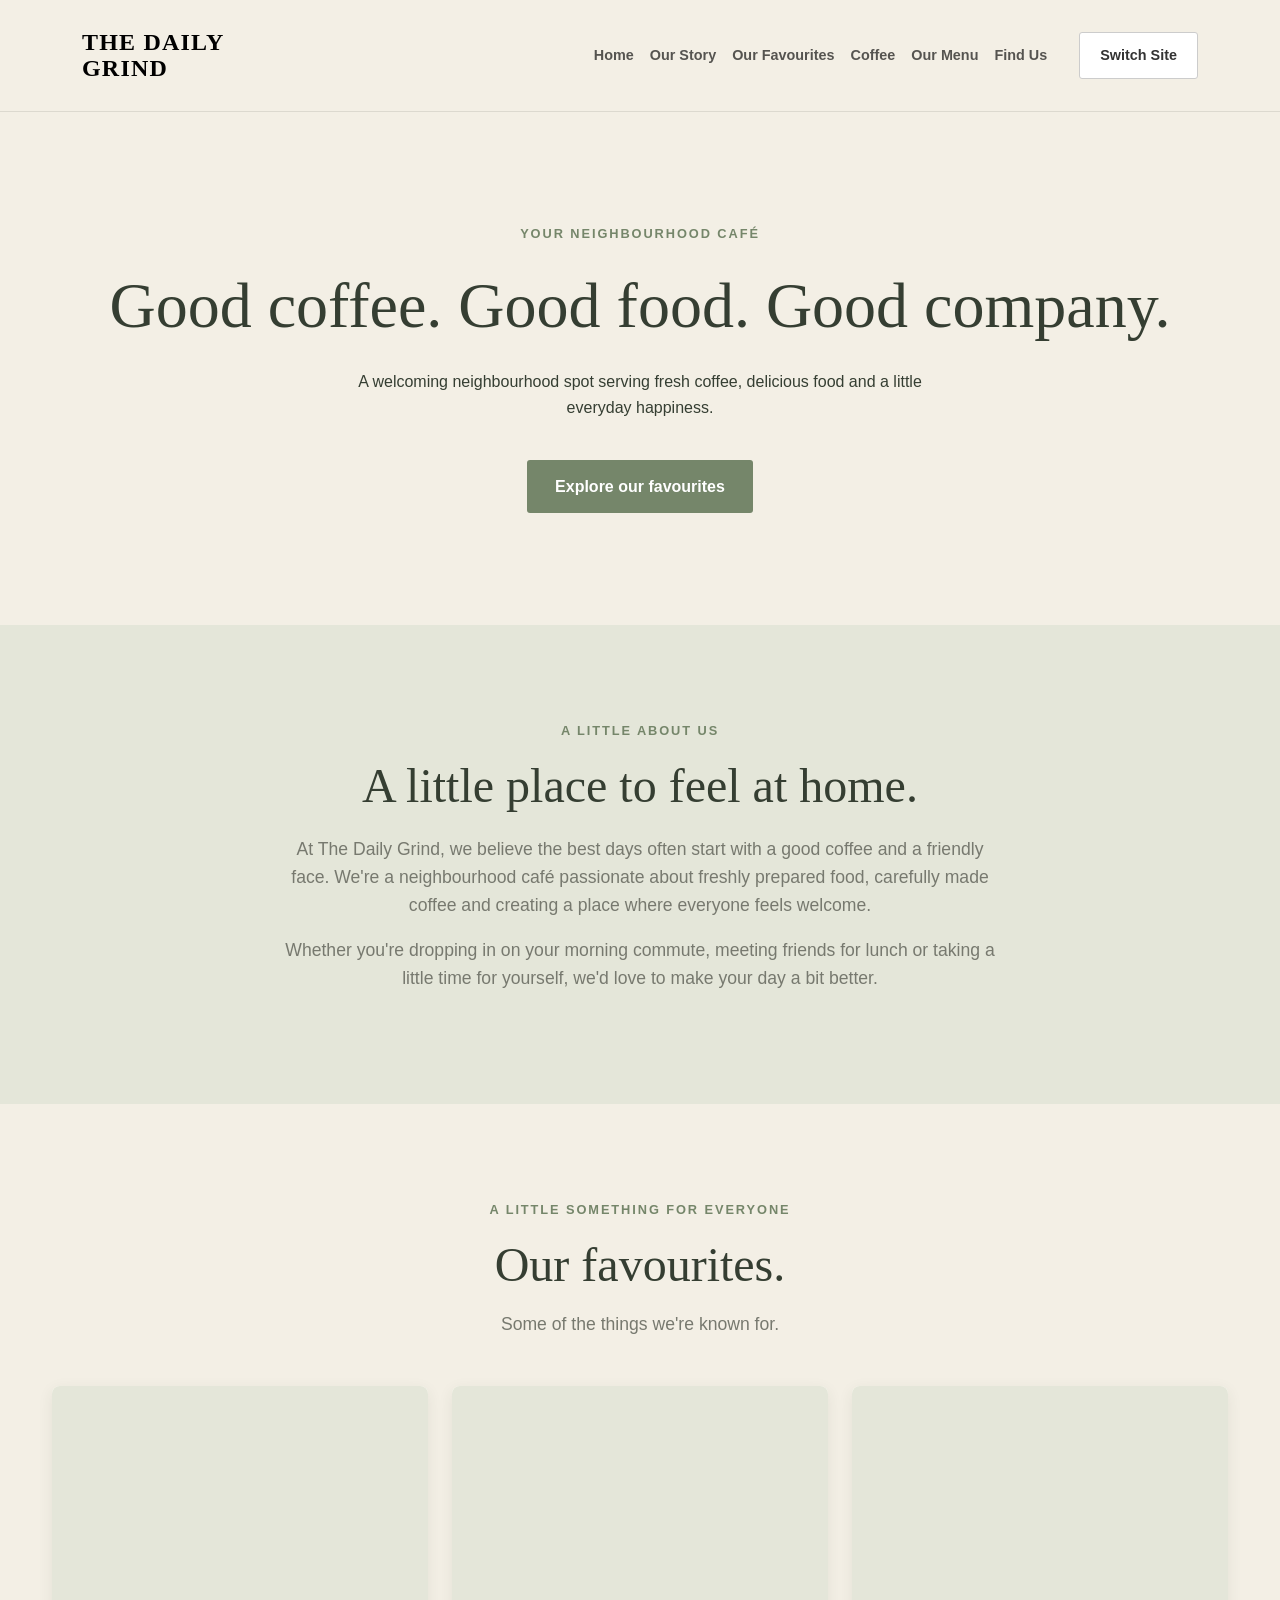
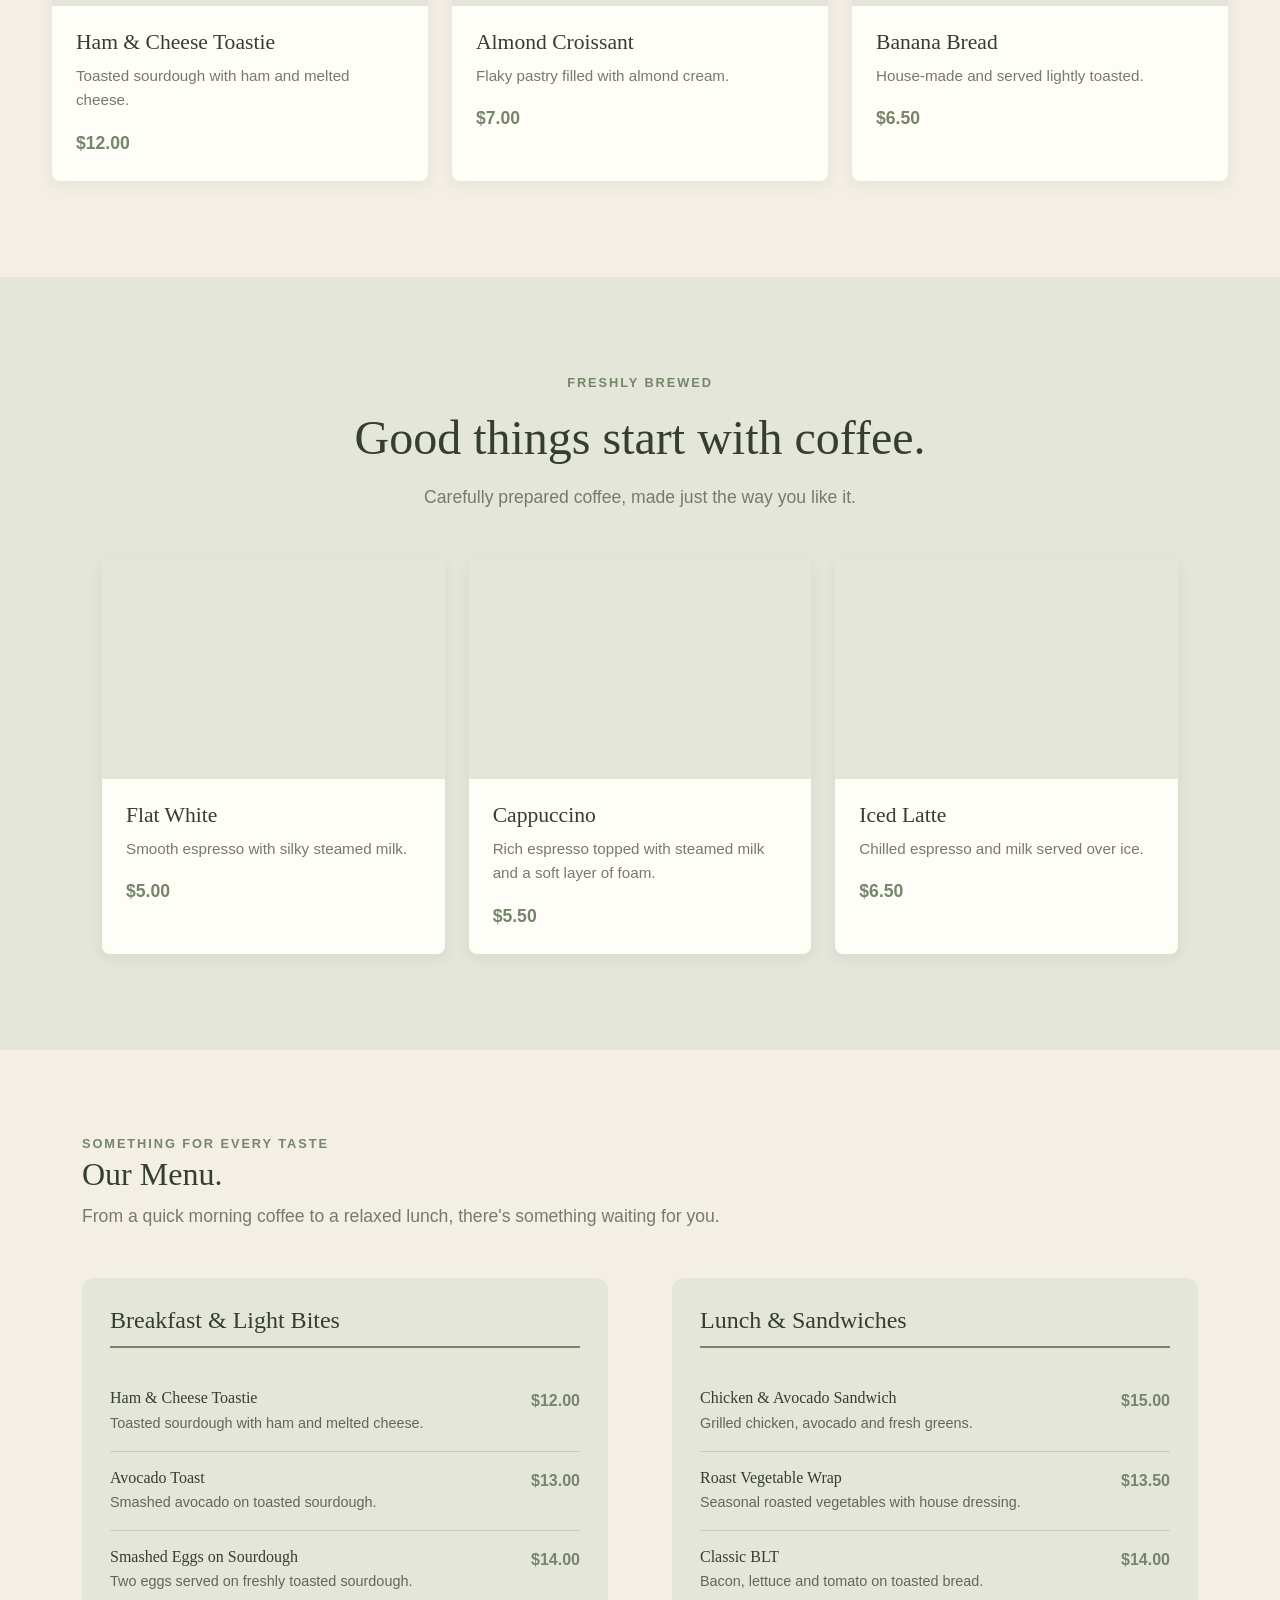
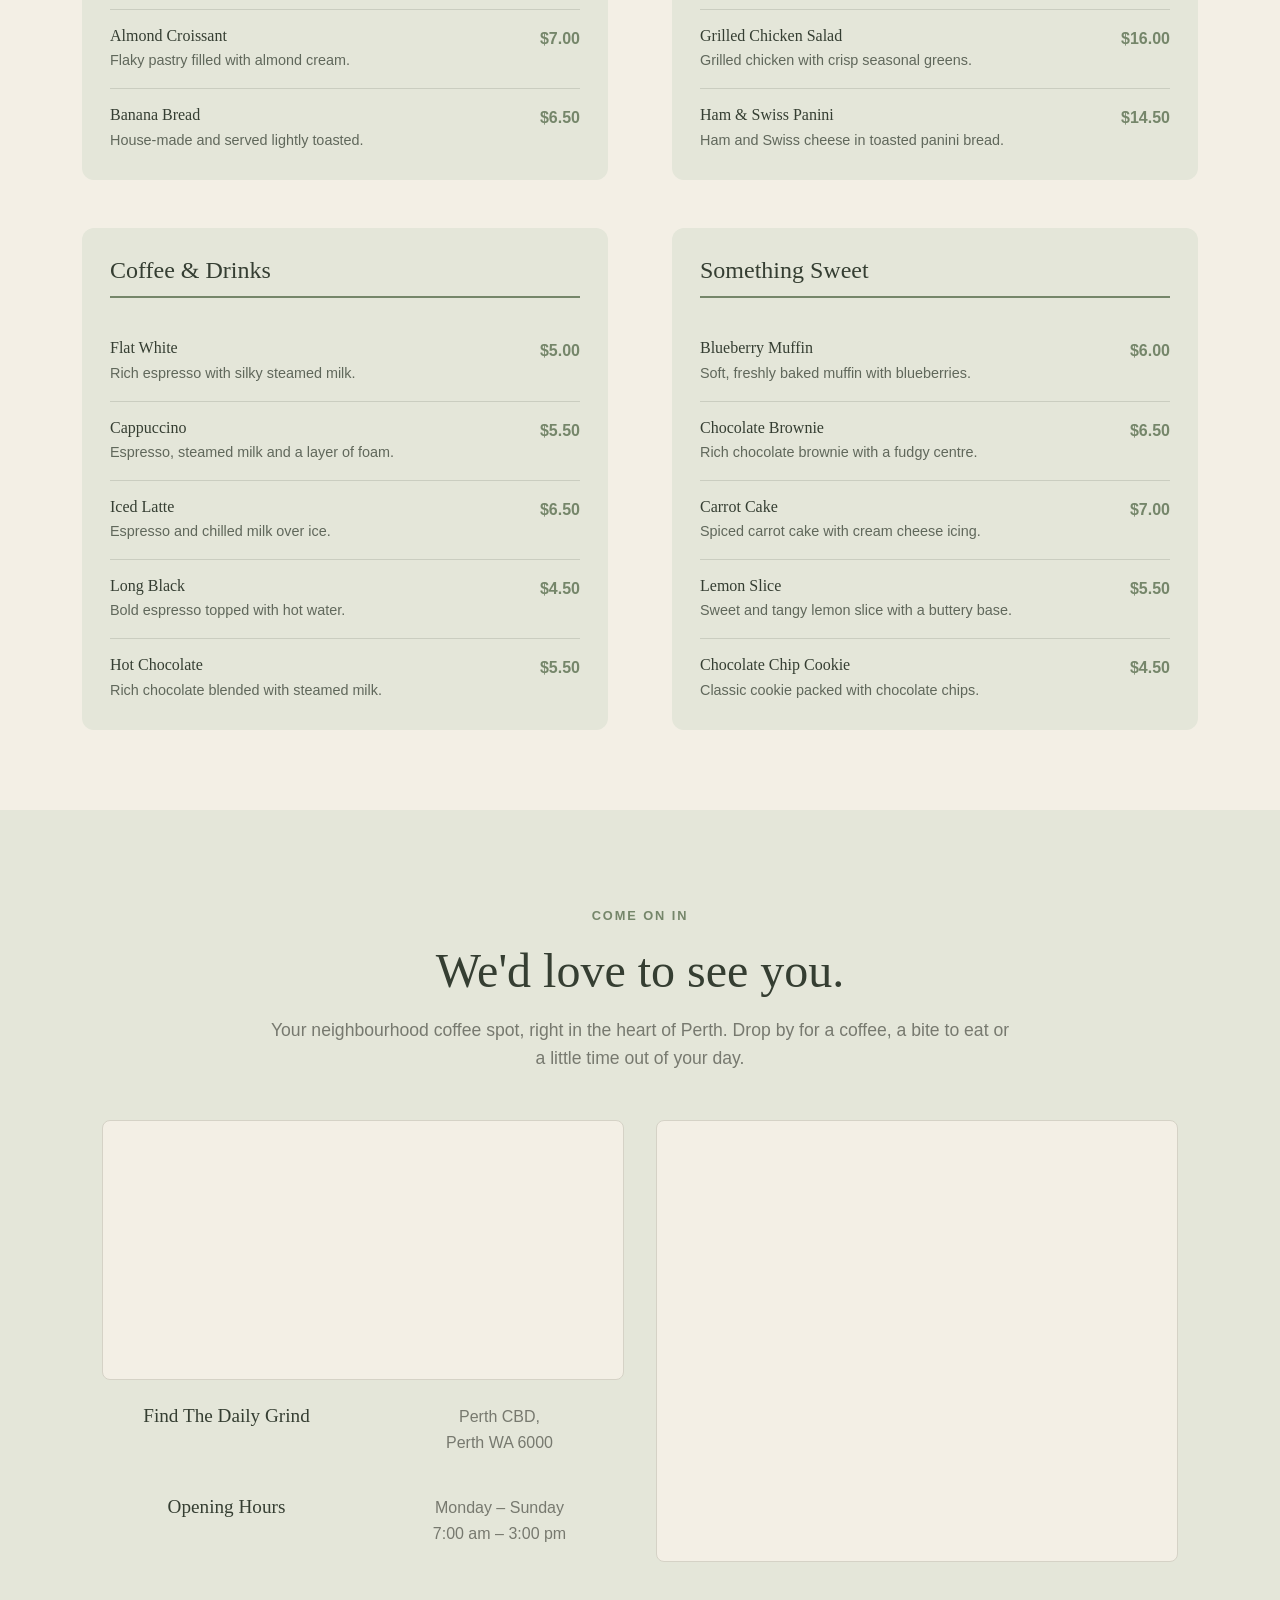
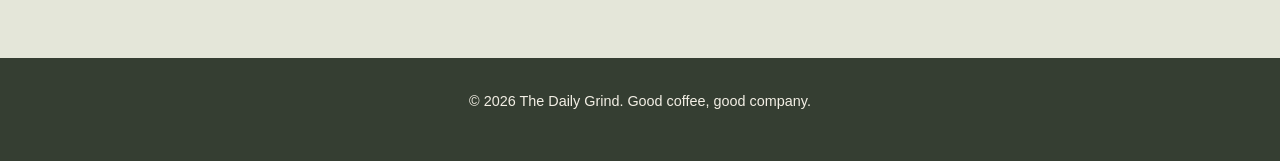
==== cafe/index.html @ fb089ce4 "Initial commit" ====
<!DOCTYPE html>
<html lang="en">

<head>
    <meta charset="UTF-8">
    <meta name="viewport" content="width=device-width, initial-scale=1.0">
    <meta name="description"
        content="The Daily Grind - your neighbourhood café for good coffee, fresh food and good company.">

    <title>The Daily Grind | Neighbourhood Café</title>

    <!-- Shared Styles -->
    <link href="https://cdn.jsdelivr.net/npm/bootstrap@5.3.8/dist/css/bootstrap.min.css" rel="stylesheet">
    <link rel="stylesheet" href="../css/global.css">
    <link rel="stylesheet" href="../css/switcher.css">

    <!-- Café Styles -->
    <link rel="stylesheet" href="../css/cafe.css">
</head>

<body>

    <!-- ========== Header ========== -->

    <header class="site-header">

        <nav class="navbar navbar-expand-lg">

            <div class="container">

                <!-- Logo -->
                <a href="#home" class="site-logo navbar-brand">
                    <span>THE DAILY</span>
                    <span>GRIND</span>
                </a>

                <!-- Mobile Menu Button -->
                <button class="navbar-toggler" type="button" data-bs-toggle="collapse" data-bs-target="#main-navigation"
                    aria-controls="main-navigation" aria-expanded="false" aria-label="Toggle navigation">
                    <span class="navbar-toggler-icon"></span>
                </button>

                <!-- Navigation -->
                <div class="collapse navbar-collapse" id="main-navigation">

                    <ul class="navbar-nav ms-auto align-items-lg-center">

                        <li class="nav-item">
                            <a class="nav-link" href="#home">Home</a>
                        </li>

                        <li class="nav-item">
                            <a class="nav-link" href="#story">Our Story</a>
                        </li>

                        <li class="nav-item">
                            <a class="nav-link" href="#favourites">Our Favourites</a>
                        </li>

                        <li class="nav-item">
                            <a class="nav-link" href="#coffee">Coffee</a>
                        </li>

                        <li class="nav-item">
                            <a class="nav-link" href="#menu">Our Menu</a>
                        </li>

                        <li class="nav-item">
                            <a class="nav-link" href="#find-us">Find Us</a>
                        </li>

                    </ul>

                </div>

                <!-- Site Switcher Button -->
                <button class="switcher-button" popovertarget="site-switcher-panel">
                    Switch Site
                </button>

                <!-- Site Switcher Popover -->
                <nav id="site-switcher-panel" class="switcher-panel" popover aria-label="Explore other websites">

                    <p>Switch between experiences</p>

                    <a href="../cafe/index.html" aria-current="page">
                        ☕ The Daily Grind
                    </a>

                    <a href="../music/index.html">
                        💿 The Record Room
                    </a>

                    <a href="../gaming/index.html">
                        🎮 Pixel Palace
                    </a>

                </nav>

            </div>

        </nav>

    </header>

    <main>

        <!-- ========== Hero ========== -->

        <section class="hero" id="home">

            <div class="container">

                <p class="eyebrow">Your neighbourhood café</p>

                <h1>
                    Good coffee. Good food. Good company.
                </h1>

                <p>
                    A welcoming neighbourhood spot serving fresh
                    coffee, delicious food and a little everyday
                    happiness.
                </p>

                <a href="#favourites" class="button">
                    Explore our favourites
                </a>

            </div>

        </section>




        <!-- ========== Our Story ========== -->

        <section class="introduction" id="story">

            <div class="container">

                <div class="introduction-content">

                    <p class="eyebrow">A little about us</p>

                    <h2>A little place to feel at home.</h2>

                    <p>
                        At The Daily Grind, we believe the best days often
                        start with a good coffee and a friendly face.
                        We're a neighbourhood café passionate about freshly
                        prepared food, carefully made coffee and creating
                        a place where everyone feels welcome.
                    </p>

                    <p>
                        Whether you're dropping in on your morning commute,
                        meeting friends for lunch or taking a little time
                        for yourself, we'd love to make your day a bit better.
                    </p>

                </div>

            </div>

        </section>


        <!-- ========== Favourites ========== -->

        <section class="favourites-section" id="favourites">

            <div class="container">

                <p class="eyebrow">A little something for everyone</p>

                <h2>Our favourites.</h2>

                <p class="section-intro">
                    Some of the things we're known for.
                </p>


                <!--
                    The featured-grid is a CSS Grid layout.

                    Its parent .container is the named container
                    called "favourites".

                    This allows the grid to respond to the width
                    of its own section rather than the viewport.
                -->
                <div class="featured-grid">

                    <article class="featured-card">

                        <div class="featured-image">
                            <!-- Food image will go here -->
                        </div>

                        <div class="featured-details">

                            <h3>Ham &amp; Cheese Toastie</h3>

                            <p>
                                Toasted sourdough with ham and
                                melted cheese.
                            </p>

                            <span class="featured-price">$12.00</span>

                        </div>

                    </article>


                    <article class="featured-card">

                        <div class="featured-image">
                            <!-- Food image will go here -->
                        </div>

                        <div class="featured-details">

                            <h3>Almond Croissant</h3>

                            <p>
                                Flaky pastry filled with almond cream.
                            </p>

                            <span class="featured-price">$7.00</span>

                        </div>

                    </article>


                    <article class="featured-card">

                        <div class="featured-image">
                            <!-- Food image will go here -->
                        </div>

                        <div class="featured-details">

                            <h3>Banana Bread</h3>

                            <p>
                                House-made and served lightly toasted.
                            </p>

                            <span class="featured-price">$6.50</span>

                        </div>

                    </article>

                </div>

            </div>

        </section>


        <!-- ========== Coffee ========== -->

        <section class="coffee-section" id="coffee">

            <div class="container">

                <p class="eyebrow">Freshly brewed</p>

                <h2>Good things start with coffee.</h2>

                <p class="section-intro">
                    Carefully prepared coffee, made just the way
                    you like it.
                </p>


                <!--
                    The coffee-grid has its own named container.

                    It uses the same container-query approach as
                    the favourites section, but has a separate
                    container name.
                -->
                <div class="coffee-grid">

                    <article class="coffee-card">

                        <div class="coffee-image">
                            <!-- Coffee image will go here -->
                        </div>

                        <div class="coffee-details">

                            <h3>Flat White</h3>

                            <p>
                                Smooth espresso with silky steamed milk.
                            </p>

                            <span class="coffee-price">$5.00</span>

                        </div>

                    </article>


                    <article class="coffee-card">

                        <div class="coffee-image">
                            <!-- Coffee image will go here -->
                        </div>

                        <div class="coffee-details">

                            <h3>Cappuccino</h3>

                            <p>
                                Rich espresso topped with steamed milk
                                and a soft layer of foam.
                            </p>

                            <span class="coffee-price">$5.50</span>

                        </div>

                    </article>


                    <article class="coffee-card">

                        <div class="coffee-image">
                            <!-- Coffee image will go here -->
                        </div>

                        <div class="coffee-details">

                            <h3>Iced Latte</h3>

                            <p>
                                Chilled espresso and milk served over ice.
                            </p>

                            <span class="coffee-price">$6.50</span>

                        </div>

                    </article>

                </div>

            </div>

        </section>


        <!-- ========== Full Menu ========== -->

        <section class="menu-section" id="menu">

            <div class="container">

                <div class="section-heading">

                    <span class="eyebrow">Something for every taste</span>

                    <h2>Our Menu.</h2>

                    <p class="section-intro">
                        From a quick morning coffee to a relaxed lunch,
                        there's something waiting for you.
                    </p>

                </div>

                <div class="menu-grid">

                    <!-- Breakfast & Light Bites -->
                    <div class="menu-category">

                        <h3>Breakfast &amp; Light Bites</h3>

                        <ul class="menu-list">
                            <li class="menu-item">
                                <div class="menu-item-details">
                                    <h4>Ham &amp; Cheese Toastie</h4>
                                    <p>Toasted sourdough with ham and melted cheese.</p>
                                </div>
                                <span class="menu-price">$12.00</span>
                            </li>

                            <li class="menu-item">
                                <div class="menu-item-details">
                                    <h4>Avocado Toast</h4>
                                    <p>Smashed avocado on toasted sourdough.</p>
                                </div>
                                <span class="menu-price">$13.00</span>
                            </li>

                            <li class="menu-item">
                                <div class="menu-item-details">
                                    <h4>Smashed Eggs on Sourdough</h4>
                                    <p>Two eggs served on freshly toasted sourdough.</p>
                                </div>
                                <span class="menu-price">$14.00</span>
                            </li>

                            <li class="menu-item">
                                <div class="menu-item-details">
                                    <h4>Almond Croissant</h4>
                                    <p>Flaky pastry filled with almond cream.</p>
                                </div>
                                <span class="menu-price">$7.00</span>
                            </li>

                            <li class="menu-item">
                                <div class="menu-item-details">
                                    <h4>Banana Bread</h4>
                                    <p>House-made and served lightly toasted.</p>
                                </div>
                                <span class="menu-price">$6.50</span>
                            </li>
                        </ul>

                    </div>

                    <!-- Lunch & Sandwiches -->
                    <div class="menu-category">

                        <h3>Lunch &amp; Sandwiches</h3>

                        <ul class="menu-list">
                            <li class="menu-item">
                                <div class="menu-item-details">
                                    <h4>Chicken &amp; Avocado Sandwich</h4>
                                    <p>Grilled chicken, avocado and fresh greens.</p>
                                </div>
                                <span class="menu-price">$15.00</span>
                            </li>

                            <li class="menu-item">
                                <div class="menu-item-details">
                                    <h4>Roast Vegetable Wrap</h4>
                                    <p>Seasonal roasted vegetables with house dressing.</p>
                                </div>
                                <span class="menu-price">$13.50</span>
                            </li>

                            <li class="menu-item">
                                <div class="menu-item-details">
                                    <h4>Classic BLT</h4>
                                    <p>Bacon, lettuce and tomato on toasted bread.</p>
                                </div>
                                <span class="menu-price">$14.00</span>
                            </li>

                            <li class="menu-item">
                                <div class="menu-item-details">
                                    <h4>Grilled Chicken Salad</h4>
                                    <p>Grilled chicken with crisp seasonal greens.</p>
                                </div>
                                <span class="menu-price">$16.00</span>
                            </li>

                            <li class="menu-item">
                                <div class="menu-item-details">
                                    <h4>Ham &amp; Swiss Panini</h4>
                                    <p>Ham and Swiss cheese in toasted panini bread.</p>
                                </div>
                                <span class="menu-price">$14.50</span>
                            </li>
                        </ul>

                    </div>

                    <!-- Coffee & Drinks -->
                    <div class="menu-category">

                        <h3>Coffee &amp; Drinks</h3>

                        <ul class="menu-list">
                            <li class="menu-item">
                                <div class="menu-item-details">
                                    <h4>Flat White</h4>
                                    <p>Rich espresso with silky steamed milk.</p>
                                </div>
                                <span class="menu-price">$5.00</span>
                            </li>

                            <li class="menu-item">
                                <div class="menu-item-details">
                                    <h4>Cappuccino</h4>
                                    <p>Espresso, steamed milk and a layer of foam.</p>
                                </div>
                                <span class="menu-price">$5.50</span>
                            </li>

                            <li class="menu-item">
                                <div class="menu-item-details">
                                    <h4>Iced Latte</h4>
                                    <p>Espresso and chilled milk over ice.</p>
                                </div>
                                <span class="menu-price">$6.50</span>
                            </li>

                            <li class="menu-item">
                                <div class="menu-item-details">
                                    <h4>Long Black</h4>
                                    <p>Bold espresso topped with hot water.</p>
                                </div>
                                <span class="menu-price">$4.50</span>
                            </li>

                            <li class="menu-item">
                                <div class="menu-item-details">
                                    <h4>Hot Chocolate</h4>
                                    <p>Rich chocolate blended with steamed milk.</p>
                                </div>
                                <span class="menu-price">$5.50</span>
                            </li>
                        </ul>

                    </div>

                    <!-- Something Sweet -->
                    <div class="menu-category">

                        <h3>Something Sweet</h3>

                        <ul class="menu-list">
                            <li class="menu-item">
                                <div class="menu-item-details">
                                    <h4>Blueberry Muffin</h4>
                                    <p>Soft, freshly baked muffin with blueberries.</p>
                                </div>
                                <span class="menu-price">$6.00</span>
                            </li>

                            <li class="menu-item">
                                <div class="menu-item-details">
                                    <h4>Chocolate Brownie</h4>
                                    <p>Rich chocolate brownie with a fudgy centre.</p>
                                </div>
                                <span class="menu-price">$6.50</span>
                            </li>

                            <li class="menu-item">
                                <div class="menu-item-details">
                                    <h4>Carrot Cake</h4>
                                    <p>Spiced carrot cake with cream cheese icing.</p>
                                </div>
                                <span class="menu-price">$7.00</span>
                            </li>

                            <li class="menu-item">
                                <div class="menu-item-details">
                                    <h4>Lemon Slice</h4>
                                    <p>Sweet and tangy lemon slice with a buttery base.</p>
                                </div>
                                <span class="menu-price">$5.50</span>
                            </li>

                            <li class="menu-item">
                                <div class="menu-item-details">
                                    <h4>Chocolate Chip Cookie</h4>
                                    <p>Classic cookie packed with chocolate chips.</p>
                                </div>
                                <span class="menu-price">$4.50</span>
                            </li>
                        </ul>

                    </div>

                </div>

            </div>

        </section>



        <!-- ========== Find Us ========== -->

        <section class="find-us-section" id="find-us">

            <div class="container">

                <div class="section-heading">
                    <p class="eyebrow">Come on in</p>
                    <h2>We'd love to see you.</h2>
                    <p class="section-intro">
                        Your neighbourhood coffee spot, right in the
                        heart of Perth. Drop by for a coffee, a bite
                        to eat or a little time out of your day.
                    </p>
                </div>

                <div class="find-us-content">

                    <!-- Café Exterior -->
                    <div class="find-us-details">

                        <div class="find-us-image">
                            <!-- Café exterior photograph will go here -->
                        </div>

                        <div class="find-us-information">

                            <h3>Find The Daily Grind</h3>

                            <p>
                                Perth CBD,<br>
                                Perth WA 6000
                            </p>

                            <h3>Opening Hours</h3>

                            <p>
                                Monday – Sunday<br>
                                7:00 am – 3:00 pm
                            </p>

                        </div>

                    </div>

                    <!-- Google Map -->
                    <div class="find-us-map">

                        <iframe src="https://www.google.com/maps?q=Perth+CBD,+Perth+WA+6000&output=embed"
                            title="Map showing Perth CBD" loading="lazy" referrerpolicy="no-referrer-when-downgrade"
                            allowfullscreen>
                        </iframe>

                    </div>

                </div>

            </div>

        </section>

    </main>


    <!-- ========== Footer ========== -->

    <footer class="site-footer">

        <div class="container">

            <p>
                &copy; 2026 The Daily Grind.
                Good coffee, good company.
            </p>

        </div>

    </footer>

    <script src="https://cdn.jsdelivr.net/npm/bootstrap@5.3.8/dist/js/bootstrap.bundle.min.js"></script>

</body>

</html>
---- css/global.css ----
/* =========================
   Global Variables
========================= */

:root {
    --project-font: Arial, Helvetica, sans-serif;
}


/* =========================
   Base Styles
========================= */

html {
    scroll-behavior: smooth;
}

img {
    display: block;
    max-width: 100%;
}


/* =========================
   Project Landing Page
========================= */

.project-home {
    width: min(1100px, calc(100% - 3rem));
    margin: 5rem auto;
}

.project-home header {
    max-width: 650px;
    margin-bottom: 3rem;
}

.project-home h1 {
    font-size: clamp(2.5rem, 6vw, 5rem);
    line-height: 1.05;
    margin-block: 1rem;
}

.eyebrow {
    text-transform: uppercase;
    letter-spacing: 0.15em;
    font-size: 0.8rem;
    font-weight: 700;
}

.project-links {
    display: grid;
    grid-template-columns: repeat(
        auto-fit,
        minmax(min(100%, 250px), 1fr)
    );
    gap: 1.5rem;
}

.project-links article {
    padding: 2rem;
    border: 1px solid #ccc;
    border-radius: 0.75rem;
}

.project-links article h2 {
    margin-bottom: 0.75rem;
}

.project-links article a {
    display: inline-block;
    margin-top: 1.5rem;
    font-weight: 700;
}


/* =========================
   Accessibility
========================= */

@media (prefers-reduced-motion: reduce) {
    *,
    *::before,
    *::after {
        scroll-behavior: auto !important;
        animation-duration: 0.01ms !important;
        animation-iteration-count: 1 !important;
        transition-duration: 0.01ms !important;
    }
}
---- css/switcher.css ----
/* =========================
   Site Switcher Button
========================= */
.switcher-button {
    padding: 0.7rem 1.25rem;
    border: 1px solid #ccc;
    border-radius: 3px;
    background-color: #fff;
    color: #333;
    font: inherit;
    font-size: 0.9rem;
    font-weight: 600;
    cursor: pointer;
    transition: background-color 0.2s ease, border-color 0.2s ease;
}

.switcher-button:hover {
    background-color: #f2f2f2;
    border-color: #999;
}


/* =========================
   Site Switcher Popover
========================= */
.switcher-panel {
    position: fixed;
    top: 5.5rem;
    right: 1.5rem;
    left: auto;
    bottom: auto;
    margin: 0;
    width: min(300px, calc(100vw - 2rem));
    padding: 1rem;
    border: 1px solid #ddd;
    border-radius: 0.75rem;
    background-color: #fff;
    color: #333;
    box-shadow: 0 10px 35px rgb(0 0 0 / 15%);
}

.switcher-panel p {
    margin-bottom: 0.75rem;
    font-size: 0.85rem;
    font-weight: 700;
}

.switcher-panel a {
    display: block;
    padding: 0.75rem;
    border-radius: 0.4rem;
}

.switcher-panel a:hover,
.switcher-panel a:focus-visible {
    background-color: #f2f2f2;
}

.switcher-panel a[aria-current="page"] {
    background-color: #e9e9e9;
    font-weight: 700;
}
---- css/cafe.css ----
/* =========================
   Cafe Variables
========================= */

:root {
    --cafe-background: #f3efe5;
    --cafe-surface: #e4e6d9;
    --cafe-accent: #75866a;
    --cafe-highlight: #c47b55;
    --cafe-text: #353e32;
    --cafe-muted: #77796f;

    --cafe-heading-font: Georgia, serif;
    --cafe-body-font: Arial, Helvetica, sans-serif;
}


/* =========================
   Base Styles
========================= */

body {
    background-color: var(--cafe-background);
    color: var(--cafe-text);
    font-family: var(--cafe-body-font);
    line-height: 1.6;
}

h1,
h2,
h3,
h4,
h5,
h6 {
    font-family: var(--cafe-heading-font);
    line-height: 1.2;
}

a {
    color: inherit;
    text-decoration: none;
}


/* =========================
   Header
========================= */

.site-header {
    background-color: var(--cafe-background);
    border-bottom: 1px solid rgb(53 62 50 / 12%);
}

.site-header .navbar {
    padding: 1.5rem 0;
}

.site-header .navbar .container {
    gap: 1.5rem;
}



/* =========================
   Logo
========================= */

.site-logo {
    display: flex;
    flex-direction: column;
    font-family: var(--cafe-heading-font);
    font-size: 1.5rem;
    font-weight: bold;
    letter-spacing: 0.05em;
    line-height: 1.1;
    text-decoration: none;
}


/* =========================
   Main Navigation
========================= */

.site-header .navbar-nav .nav-link {
    font-size: 0.9rem;
    font-weight: 600;
    transition: color 0.2s ease;
}

.site-header .navbar-nav .nav-link:hover {
    color: var(--cafe-accent);
}




/* =========================
   Hero
========================= */

.hero {
    padding: 7rem 0;
    text-align: center;
}

.hero .container {
    width: min(100% - 3rem, 1100px);
    max-width: 1100px;
}

.hero h1 {
    font-size: clamp(2.5rem, 5vw, 4.5rem);
    margin: 1rem 0 1.5rem;
}

.hero p {
    max-width: 600px;
    margin: 0 auto 1.5rem;
}

.hero .eyebrow {
    color: var(--cafe-accent);
    text-transform: uppercase;
    letter-spacing: 0.15em;
    font-size: 0.8rem;
    font-weight: 700;
}

.hero .button {
    display: inline-block;
    margin-top: 1rem;
    padding: 0.85rem 1.75rem;
    background-color: var(--cafe-accent);
    color: #fff;
    border-radius: 3px;
    font-weight: 600;
    transition: background-color 0.2s ease;
}

.hero .button:hover {
    background-color: var(--cafe-highlight);
}


/* =========================
   Modern CSS: contrast-color()
========================= */

@supports (color: contrast-color(#000)) {
    .hero .button {
        color: contrast-color(var(--cafe-accent));
    }
}


/* =========================
   Introduction
========================= */

.introduction {
    padding: 6rem 0;
    background-color: var(--cafe-surface);
    text-align: center;
}

.introduction .container {
    width: min(100% - 3rem, 750px);
    max-width: 750px;
}

.introduction h2 {
    font-size: clamp(2rem, 4vw, 3rem);
    margin-bottom: 1.25rem;
}

.introduction-content > p:not(.eyebrow) {
    font-size: 1.1rem;
    color: var(--cafe-muted);
}


/* =========================
   Favourites Section
========================= */

.favourites-section {
    padding: 6rem 0;
    text-align: center;
}

.favourites-section .container {
    width: min(100% - 3rem, 1200px);
    max-width: 1200px;
}

.favourites-section h2,
.coffee-section h2 {
    font-size: clamp(2rem, 4vw, 3rem);
    margin-bottom: 1rem;
}

.eyebrow {
    color: var(--cafe-accent);
    text-transform: uppercase;
    letter-spacing: 0.15em;
    font-size: 0.8rem;
    font-weight: 700;
}

.section-intro {
    color: var(--cafe-muted);
    font-size: 1.1rem;
}


/* =========================
   Modern CSS: Container Queries
========================= */

/*
   Container queries allow an element's descendants to respond
   to the size of their containing element, rather than the
   size of the browser viewport.

   This is useful for reusable components because a component
   can adapt to the space actually available to it.

   container-type: inline-size establishes a query container
   based on its available inline (usually horizontal) size.

   We apply it to the section containers, not the grids
   themselves. This allows the grids inside them to respond
   to the container's width.

   The container-name property gives each container a name,
   allowing us to target it specifically in @container rules.
*/

.favourites-section .container {
    container-type: inline-size;
    container-name: favourites;
}

.coffee-section .container {
    container-type: inline-size;
    container-name: coffee;
}


/* =========================
   Featured and Coffee Grids
========================= */

.featured-grid,
.coffee-grid {
    display: grid;
    grid-template-columns: repeat(3, 1fr);
    gap: 1.5rem;
    margin-top: 3rem;
}


/* =========================
   Modern CSS: Container Query Layouts
========================= */

/*
   These queries check the width of the named section containers.

   When the available width drops below 750px, the cards change
   from three columns to two.

   When it drops below 500px, the cards change to one column.

   Notice that we are changing the grid layout, not the viewport.
   This means the same component can adapt if it is placed inside
   a narrower layout elsewhere on the page.

   This replaces the previous media queries that used
   @media (max-width: 800px) and @media (max-width: 550px).
*/

@container favourites (max-width: 750px) {
    .featured-grid {
        grid-template-columns: repeat(2, 1fr);
    }
}

@container favourites (max-width: 500px) {
    .featured-grid {
        grid-template-columns: 1fr;
    }
}

@container coffee (max-width: 750px) {
    .coffee-grid {
        grid-template-columns: repeat(2, 1fr);
    }
}

@container coffee (max-width: 500px) {
    .coffee-grid {
        grid-template-columns: 1fr;
    }
}


/* =========================
   Featured and Coffee Cards
========================= */

.featured-card,
.coffee-card {
    background-color: #fffdf8;
    border-radius: 8px;
    overflow: hidden;
    box-shadow: 0 4px 15px rgb(53 62 50 / 8%);
    text-align: left;
}

.featured-image,
.coffee-image {
    height: 220px;
    background-color: var(--cafe-surface);
}

.featured-details,
.coffee-details {
    padding: 1.5rem;
}

.featured-details h3,
.coffee-details h3 {
    font-size: 1.35rem;
    margin-bottom: 0.5rem;
}

.featured-details p,
.coffee-details p {
    color: var(--cafe-muted);
    font-size: 0.95rem;
    margin-bottom: 1rem;
}

.featured-price,
.coffee-price {
    display: block;
    color: var(--cafe-accent);
    font-weight: 700;
    font-size: 1.1rem;
}


/* =========================
   Modern CSS: Scroll-driven Animations
========================= */

/*
   Scroll-driven animations allow an animation to be linked
   directly to the user's scrolling progress.

   Unlike a traditional animation that runs according to time,
   a scroll-driven animation progresses as an element moves
   through the visible scroll area.

   The view() function creates a view progress timeline for
   the element being animated.

   animation-range controls the portion of that timeline
   during which the animation takes place.

   Here, the cards fade in and move upwards as they enter
   the viewport.

   The animation is placed inside @supports so browsers that
   do not understand animation-timeline simply retain the
   normal, visible card styling above.

   This is progressive enhancement: the page remains usable
   without the animation.
*/

@keyframes reveal-card {
    from {
        opacity: 0;
        transform: translateY(30px);
    }

    to {
        opacity: 1;
        transform: translateY(0);
    }
}

@supports (animation-timeline: view()) {
    .featured-card,
    .coffee-card {
        animation: reveal-card linear both;
        animation-timeline: view();
        animation-range: entry 0% entry 40%;
    }
}

/* =========================
   Menu Button
========================= */

.menu-button {
    margin-top: 3rem;
    padding: 0.85rem 1.75rem;
    background-color: transparent;
    color: var(--cafe-accent);
    border: 1px solid var(--cafe-accent);
    border-radius: 3px;
    font-weight: 600;
    transition: background-color 0.2s ease, color 0.2s ease;
}

.menu-button:hover {
    background-color: var(--cafe-accent);
    color: #fff;
}


/* =========================
   Coffee Section
========================= */

.coffee-section {
    padding: 6rem 0;
    background-color: var(--cafe-surface);
    text-align: center;
}

.coffee-section .container {
    max-width: 1100px;
}


/* =========================
   Find Us Section
========================= */

.find-us-section {
    padding: 6rem 0;
    background-color: var(--cafe-surface);
    text-align: center;
}

.find-us-section .container {
    max-width: 1100px;
    margin-inline: auto;
}

.find-us-section .section-heading {
    max-width: 750px;
    margin: 0 auto;
}

.find-us-section h2 {
    font-size: clamp(2rem, 4vw, 3rem);
    margin-bottom: 1rem;
}


/* =========================
   Find Us Layout
========================= */

.find-us-content {
    display: grid;
    grid-template-columns: 1fr 1fr;
    gap: 2rem;
    margin-top: 3rem;
}


/* =========================
   Find Us Image
========================= */

.find-us-image {
    height: 260px;
    background-color: var(--cafe-background);
    border: 1px solid #d5d2c6;
    border-radius: 8px;
    overflow: hidden;
}


/* =========================
   Find Us Information
========================= */

.find-us-information {
    display: grid;
    grid-template-columns: 1fr 1fr;
    gap: 1.5rem;
    margin-top: 1.5rem;
}

.find-us-information h3 {
    margin-bottom: 0.5rem;
    font-size: 1.2rem;
}

.find-us-information p {
    color: var(--cafe-muted);
}


/* =========================
   Google Maps
========================= */

.find-us-map {
    min-height: 350px;
    background-color: var(--cafe-background);
    border: 1px solid #d5d2c6;
    border-radius: 8px;
    overflow: hidden;
}

.find-us-map iframe {
    display: block;
    width: 100%;
    height: 100%;
    min-height: 350px;
    border: 0;
}


/* =========================
   Modern CSS: Scroll-driven Section Scaling
========================= */

/*
   This animation uses the view() timeline to link an
   element's animation progress to its position in the
   browser's viewport.

   As each section enters the viewport, it gradually grows.
   When it reaches the middle of the viewport, it reaches
   its full size.

   As the section leaves the viewport, it gradually shrinks.

   Because the animation is linked to scroll progress rather
   than time, scrolling backwards naturally reverses it.

   The scale effect is deliberately subtle to avoid making
   the page feel unstable.

   Note: transform does not change the element's actual
   layout dimensions. It changes how the element is drawn.
*/

@keyframes section-breathing {
    0% {
        transform: scale(0.97);
    }

    50% {
        transform: scale(1);
    }

    100% {
        transform: scale(0.97);
    }
}

@supports (animation-timeline: view()) {
    .hero,
    .introduction,
    .favourites-section,
    .coffee-section,
    .menu-section,
    .find-us-section {
        animation: section-breathing linear both;
        animation-timeline: view();
        animation-range: cover 0% cover 100%;
        transform-origin: center center;
    }
}


/* =========================
   Menu Section
========================= */

.menu-section {
    padding: 5rem 0;
    background-color: var(--cafe-background);
}

.menu-grid {
    display: grid;
    grid-template-columns: repeat(2, 1fr);
    gap: 3rem 4rem;
    margin-top: 3rem;
}


/* =========================
   Menu Categories
========================= */

.menu-category {
    padding: 1.75rem;
    background-color: var(--cafe-surface);
    border-radius: 0.75rem;
}

.menu-category h3 {
    margin-bottom: 1.5rem;
    padding-bottom: 0.75rem;
    color: var(--cafe-text);
    font-family: var(--cafe-heading-font);
    font-size: 1.5rem;
    border-bottom: 2px solid var(--cafe-accent);
}


/* =========================
   Menu Items
========================= */

.menu-list {
    margin-bottom: 0;
    padding-left: 0;
    list-style: none;
}

.menu-item {
    display: flex;
    justify-content: space-between;
    align-items: flex-start;
    gap: 1.5rem;
    padding: 1rem 0;
    border-bottom: 1px solid rgb(53 62 50 / 15%);
}

.menu-item:last-child {
    border-bottom: none;
    padding-bottom: 0;
}

.menu-item-details {
    flex: 1;
}

.menu-item-details h4 {
    margin-bottom: 0.25rem;
    color: var(--cafe-text);
    font-size: 1rem;
}

.menu-item-details p {
    margin-bottom: 0;
    color: var(--cafe-text);
    font-size: 0.9rem;
    opacity: 0.75;
}

.menu-price {
    flex-shrink: 0;
    color: var(--cafe-accent);
    font-weight: 700;
    white-space: nowrap;
}


/* =========================
   Responsive Menu
========================= */

@media (max-width: 768px) {
    .menu-grid {
        grid-template-columns: 1fr;
        gap: 1.5rem;
    }

    .menu-category {
        padding: 1.5rem;
    }
}


/* =========================
   Responsive Find Us
========================= */

@media (max-width: 768px) {
    .find-us-content {
        grid-template-columns: 1fr;
    }

    .find-us-information {
        grid-template-columns: 1fr 1fr;
    }
}


/* =========================
   Footer
========================= */

.site-footer {
    padding: 2rem 0;
    background-color: var(--cafe-text);
    color: var(--cafe-background);
    text-align: center;
}

.site-footer p {
    font-size: 0.9rem;
}


/* =========================
   Accessibility
========================= */

a:focus-visible,
button:focus-visible {
    outline: 3px solid var(--cafe-highlight);
    outline-offset: 4px;
}

/* =========================
   Trade In
========================= */

.trade-in {
    padding-block: var(--section-spacing);
    background-color: var(--surface-secondary);
}

.trade-in h2 {
    margin-bottom: 1rem;
    font-size: clamp(1.8rem, 3vw, 2.5rem);
}

.trade-in p:not(.eyebrow) {
    max-width: 550px;
    margin-bottom: 1.5rem;
}

.trade-in-image {
    overflow: hidden;
    border: 1px solid var(--border);
    border-radius: 6px;
}

.trade-in-image img {
    width: 100%;
    aspect-ratio: 4 / 3;
    object-fit: cover;
}
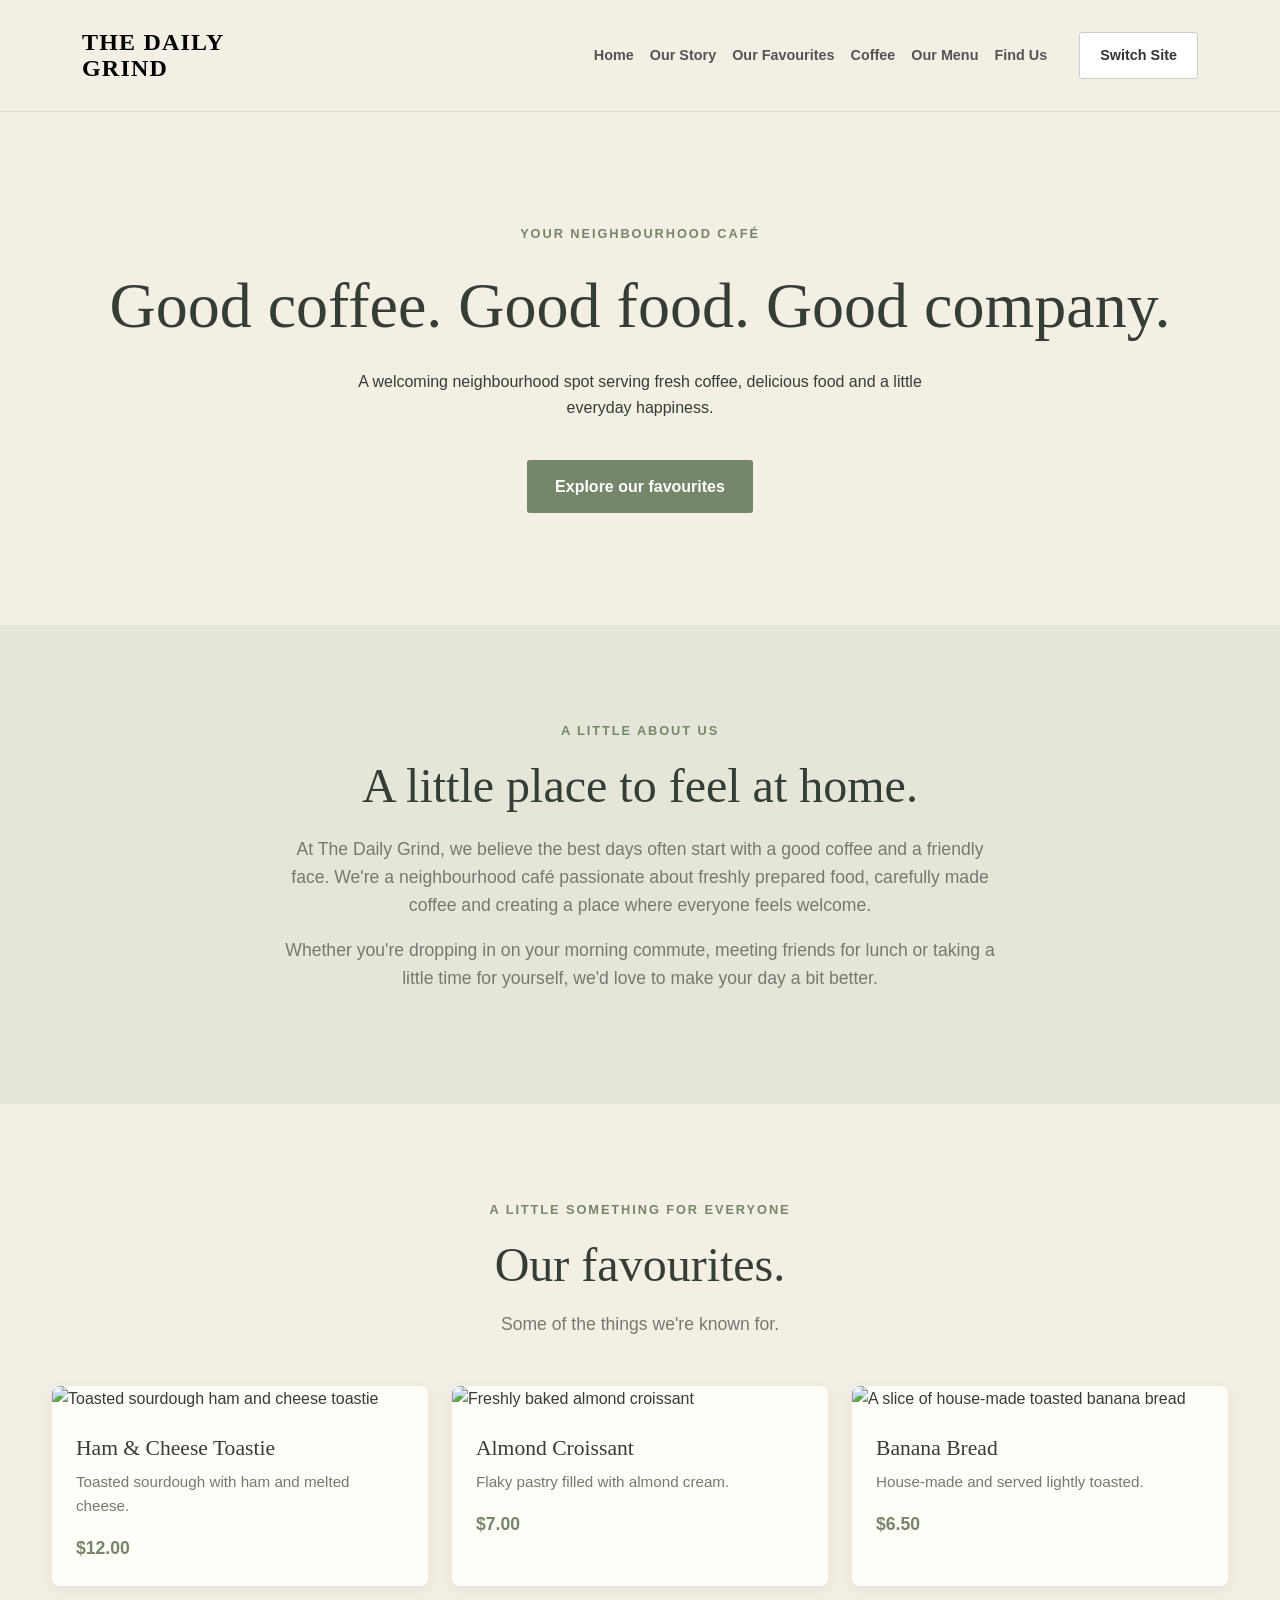
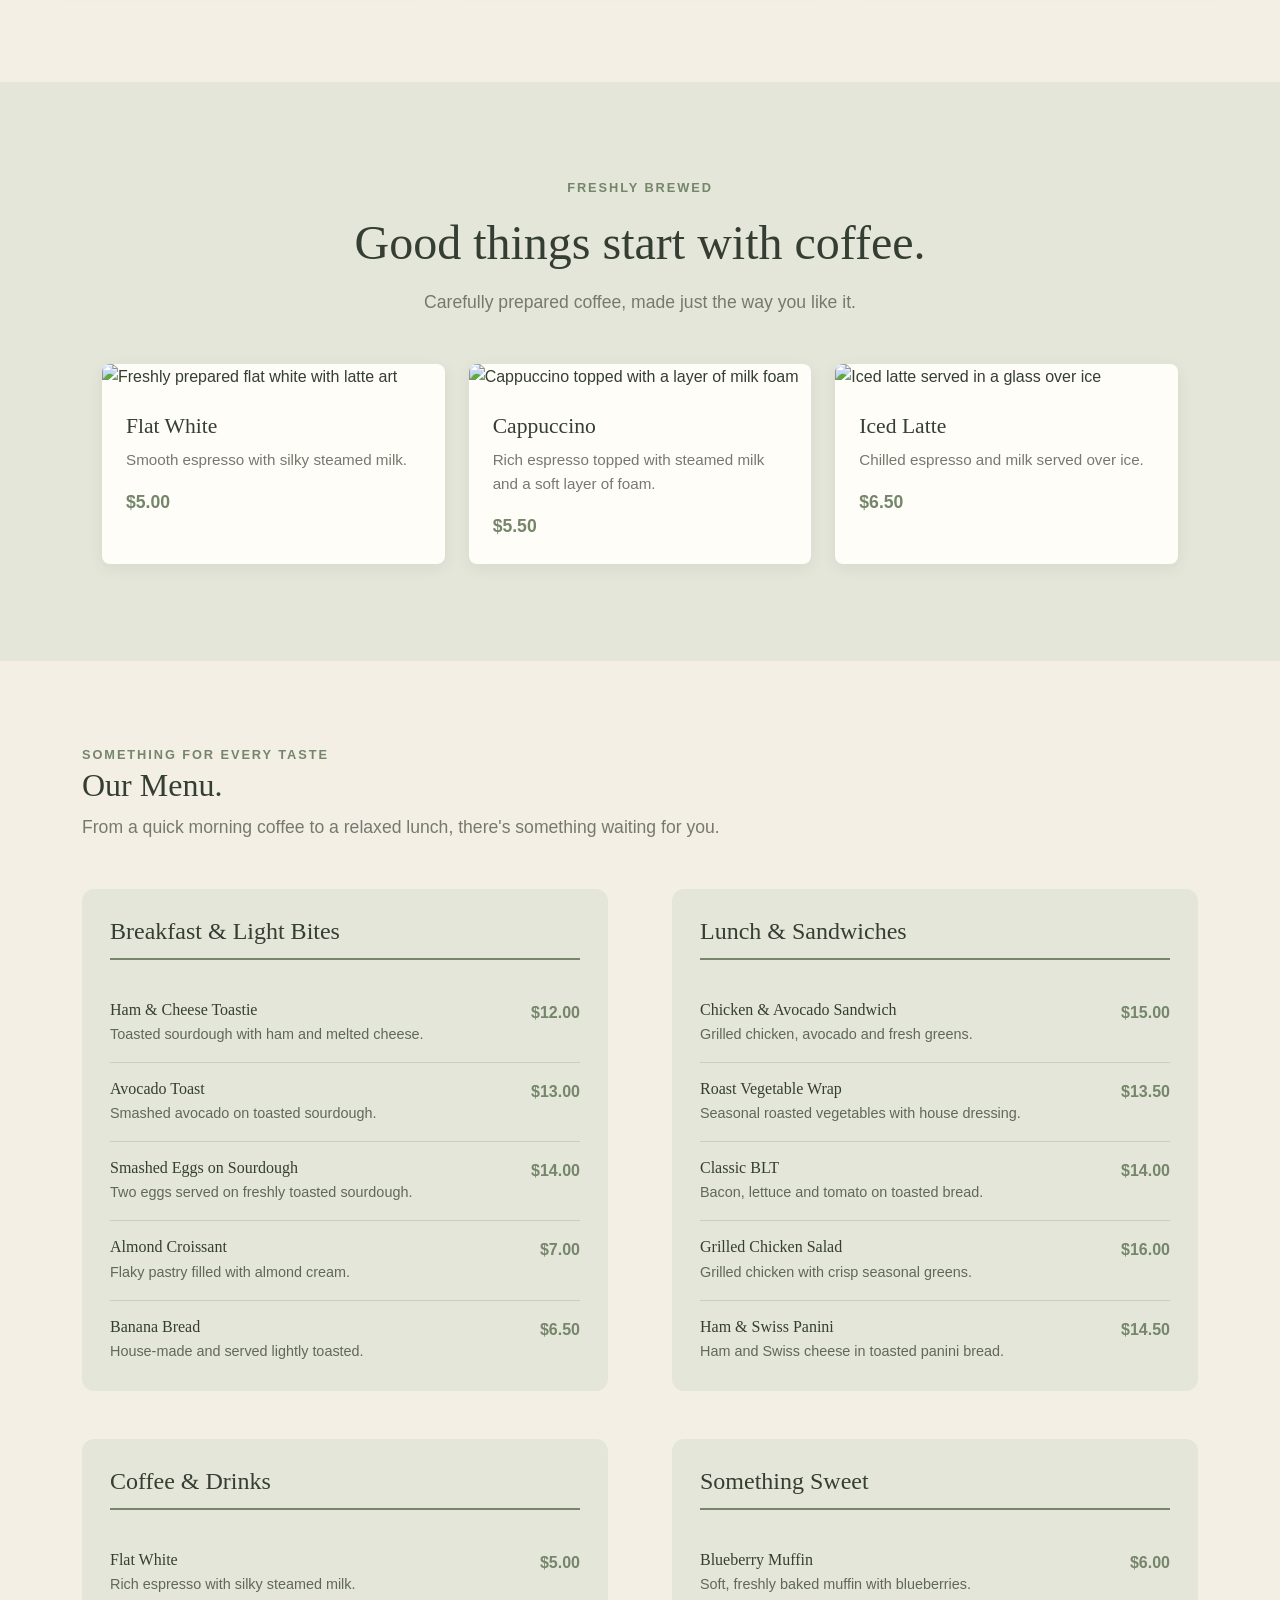
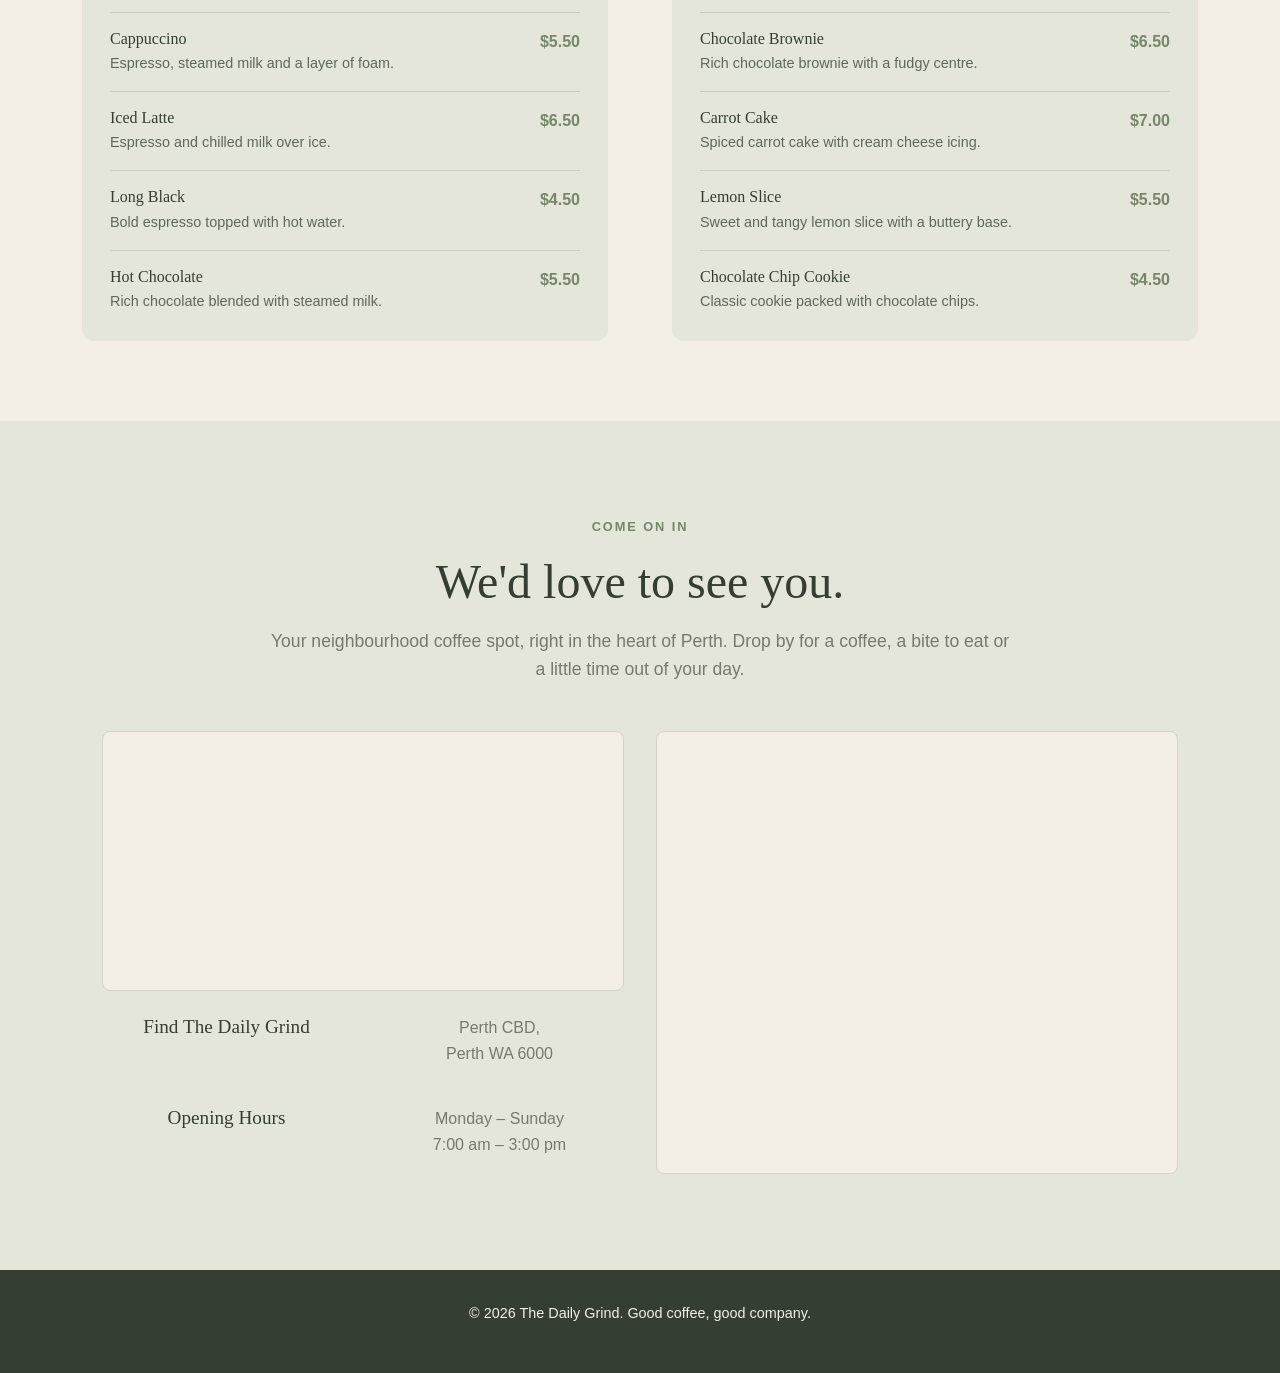
==== commit 3ee7a13b: "feat: update cafe layout, add pictures" ====
--- a/cafe/index.html
+++ b/cafe/index.html
@@ -181,77 +181,54 @@
                     Some of the things we're known for.
                 </p>
 
-
-                <!--
-                    The featured-grid is a CSS Grid layout.
-
-                    Its parent .container is the named container
-                    called "favourites".
-
-                    This allows the grid to respond to the width
-                    of its own section rather than the viewport.
-                -->
                 <div class="featured-grid">
 
                     <article class="featured-card">
 
                         <div class="featured-image">
-                            <!-- Food image will go here -->
+                            <img src="../images/cafe/ham-cheese-toastie.jpg"
+                                alt="Toasted sourdough ham and cheese toastie">
                         </div>
 
                         <div class="featured-details">
-
                             <h3>Ham &amp; Cheese Toastie</h3>
-
                             <p>
                                 Toasted sourdough with ham and
                                 melted cheese.
                             </p>
-
                             <span class="featured-price">$12.00</span>
-
                         </div>
 
                     </article>
 
-
                     <article class="featured-card">
 
                         <div class="featured-image">
-                            <!-- Food image will go here -->
+                            <img src="images/cafe/almond-croissant.jpg" alt="Freshly baked almond croissant">
                         </div>
 
                         <div class="featured-details">
-
                             <h3>Almond Croissant</h3>
-
                             <p>
                                 Flaky pastry filled with almond cream.
                             </p>
-
                             <span class="featured-price">$7.00</span>
-
                         </div>
 
                     </article>
 
-
                     <article class="featured-card">
 
                         <div class="featured-image">
-                            <!-- Food image will go here -->
+                            <img src="../images/cafe/banana-bread.jpg" alt="A slice of house-made toasted banana bread">
                         </div>
 
                         <div class="featured-details">
-
                             <h3>Banana Bread</h3>
-
                             <p>
                                 House-made and served lightly toasted.
                             </p>
-
                             <span class="featured-price">$6.50</span>
-
                         </div>
 
                     </article>
@@ -278,75 +255,53 @@
                     you like it.
                 </p>
 
-
-                <!--
-                    The coffee-grid has its own named container.
-
-                    It uses the same container-query approach as
-                    the favourites section, but has a separate
-                    container name.
-                -->
                 <div class="coffee-grid">
 
                     <article class="coffee-card">
 
                         <div class="coffee-image">
-                            <!-- Coffee image will go here -->
+                            <img src="images/cafe/flat-white.jpg" alt="Freshly prepared flat white with latte art">
                         </div>
 
                         <div class="coffee-details">
-
                             <h3>Flat White</h3>
-
                             <p>
                                 Smooth espresso with silky steamed milk.
                             </p>
-
                             <span class="coffee-price">$5.00</span>
-
                         </div>
 
                     </article>
 
-
                     <article class="coffee-card">
 
                         <div class="coffee-image">
-                            <!-- Coffee image will go here -->
+                            <img src="images/cafe/cappuccino.jpg" alt="Cappuccino topped with a layer of milk foam">
                         </div>
 
                         <div class="coffee-details">
-
                             <h3>Cappuccino</h3>
-
                             <p>
                                 Rich espresso topped with steamed milk
                                 and a soft layer of foam.
                             </p>
-
                             <span class="coffee-price">$5.50</span>
-
                         </div>
 
                     </article>
 
-
                     <article class="coffee-card">
 
                         <div class="coffee-image">
-                            <!-- Coffee image will go here -->
+                            <img src="images/cafe/iced-latte.jpg" alt="Iced latte served in a glass over ice">
                         </div>
 
                         <div class="coffee-details">
-
                             <h3>Iced Latte</h3>
-
                             <p>
                                 Chilled espresso and milk served over ice.
                             </p>
-
                             <span class="coffee-price">$6.50</span>
-
                         </div>
 
                     </article>
--- a/css/cafe.css
+++ b/css/cafe.css
@@ -319,10 +319,12 @@
     text-align: left;
 }
 
-.featured-image,
-.coffee-image {
-    height: 220px;
-    background-color: var(--cafe-surface);
+.featured-image img,
+.coffee-image img {
+    display: block;
+    width: 100%;
+    height: 100%;
+    object-fit: cover;
 }
 
 .featured-details,
